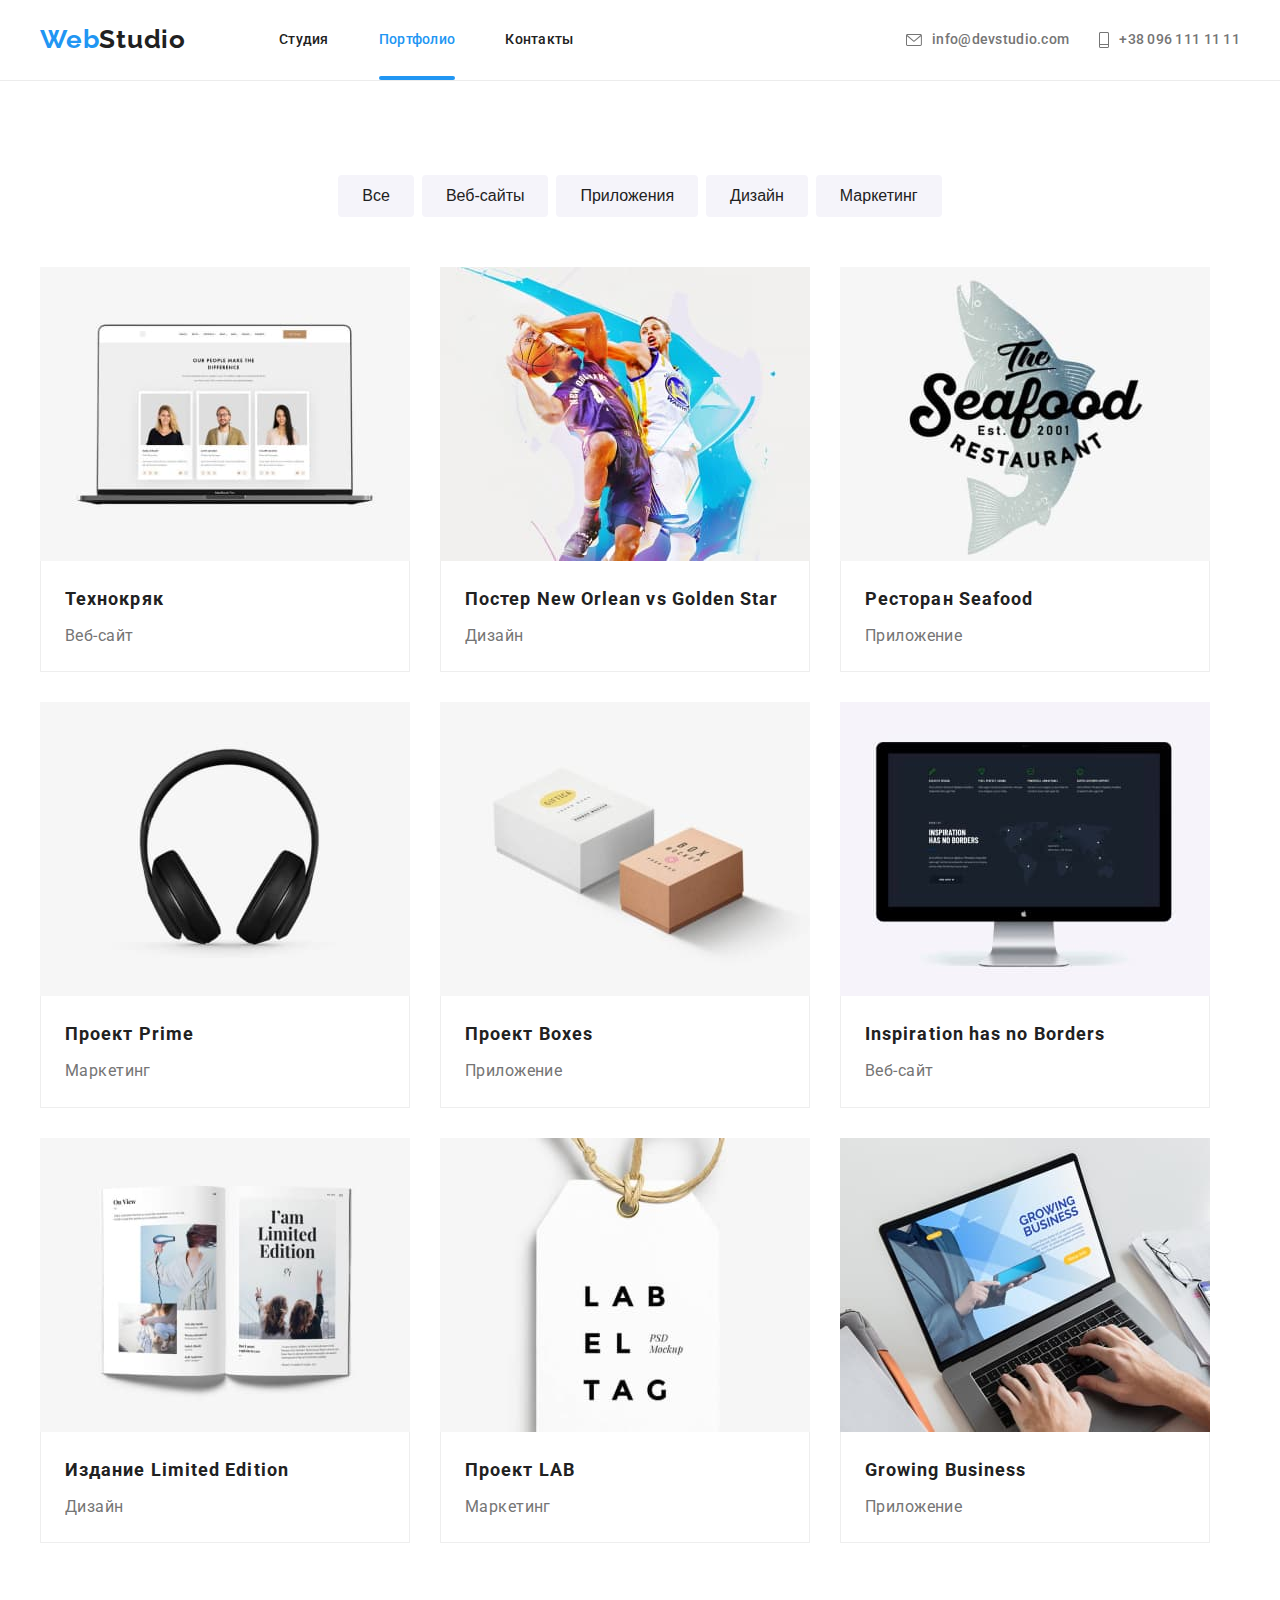
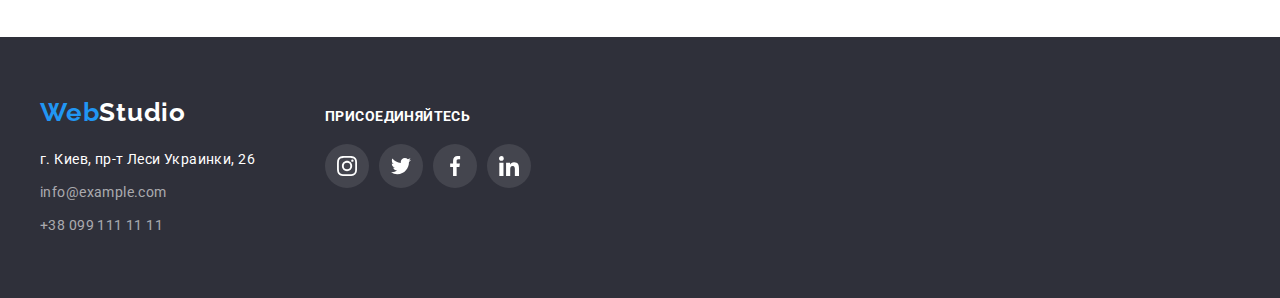
==== portfolio.html @ 36e7f286 "файли з 5-ої ДЗ" ====
<!DOCTYPE html>
<html lang="ru">

<head>
    <meta charset="UTF-8">
    <meta http-equiv="X-UA-Compatible" content="IE=edge">
    <meta name="viewport" content="width=device-width, initial-scale=1.0">
    <title>Webstudio</title>
    <link rel="preconnect" href="https://fonts.googleapis.com">
    <link rel="preconnect" href="https://fonts.gstatic.com" crossorigin>
    <link href="https://fonts.googleapis.com/css2?family=Raleway:wght@700&family=Roboto:wght@400;500;700;900&display=swap"
        rel="stylesheet">
    <link rel="stylesheet" href="https://cdnjs.cloudflare.com/ajax/libs/modern-normalize/1.1.0/modern-normalize.min.css"
        integrity="sha512-wpPYUAdjBVSE4KJnH1VR1HeZfpl1ub8YT/NKx4PuQ5NmX2tKuGu6U/JRp5y+Y8XG2tV+wKQpNHVUX03MfMFn9Q=="
        crossorigin="anonymous" referrerpolicy="no-referrer" />
    <link rel="stylesheet" href="./css/styles.css">
</head>

<body>
    <!--header-->
    <header>
        <div class="container header">
            <nav class="nav">
                <a href="/" class="logo"><span class="web">Web</span>Studio</a>
                <ul class="nav-list">
                    <li class="nav-list-item"><a href="./index.html" class="nav-list-link">Студия</a></li>
                    <li class="nav-list-item"><a href="./portfolio.html" class="nav-list-link current">Портфолио</a></li>
                    <li class="nav-list-item"><a href="" class="nav-list-link">Контакты</a></li>
                </ul>
            </nav>
            <ul class="auth-nav">
             <li class="auth-nav-item"><a href="mailto:info@devstudio.com" class="auth-nav-link mail">
                 <svg class="envelope" width="16px" height="12px" >
                     <use href="./images/icons.svg#icon-envelope"></use>
                 </svg>
                 info@devstudio.com</a>
             </li>
             <li class="auth-nav-item"><a href="tel:+380961111111" class="auth-nav-link">
                 <svg class="tel" width="10px" height="16px">
                     <use href="./images/icons.svg#icon-tel"></use>
                 </svg>
                 +38 096 111 11 11</a>
             </li>
            </ul>
        </div>
    </header>
    <!--main-->
    <main>
      <section class="portfolio section">
          <div class="container">
            <h1 class="portfolio-title visually-hidden">Портфолио</h1>
            <!--Фильтр-->            
                <ul class="filtr">
                    <li class="item"><button type="button" class="filtr-item">Все</button></li>
                    <li class="item"><button type="button" class="filtr-item">Веб-сайты</button></li>
                    <li class="item"><button type="button" class="filtr-item">Приложения</button></li>
                    <li class="item"><button type="button" class="filtr-item">Дизайн</button></li>
                    <li class="item"><button type="button" class="filtr-item">Маркетинг</button></li>
                </ul>
            <!--Портфолио список-->
            <ul class="portfolio-list">
                <li class="portfolio-list-item">
                    <a href="" class="portfolio-list-link">
                        <div class="card-thumb">
                            <img src="./images/1.tehno.jpg" alt="монитор ноутбука" width="370" height="294">
                            <p>Ресурс предлагает комплексные предложения с разным уровнем функционала и сервисов. Все это позволит посетителю получить исчерпывающие сведения о компании или частном лице.</p>
                        </div>
                        <div class="card-text">
                         <h2 class="portfolio-item-title">Технокряк</h2>
                         <p class="portfolio-item-text">Веб-сайт</p>
                        </div>
                    </a>
                </li>
                <li class="portfolio-list-item">
                    <a href="" class="portfolio-list-link">
                        <div class="card-thumb">
                            <img src="./images/2.poster.jpg" alt="два баскетболиста" width="370" height="294">
                            <p>Ресурс предлагает комплексные предложения с разным уровнем функционала и сервисов. Все это позволит посетителю получить исчерпывающие сведения о компании или частном лице.</p>
                        </div>
                        <div class="card-text">
                         <h2 class="portfolio-item-title">Постер New Orlean vs Golden Star</h2>
                         <p class="portfolio-item-text">Дизайн</p>
                        </div>
                    </a>
                </li>
                <li class="portfolio-list-item">
                    <a href="" class="portfolio-list-link">
                        <div class="card-thumb">
                            <img src="./images/3.restoran.jpg" alt="лого ресторана Seafood" width="370" height="294">
                            <p>Ресурс предлагает комплексные предложения с разным уровнем функционала и сервисов. Все это позволит посетителю получить исчерпывающие сведения о компании или частном лице.</p>
                        </div>
                        <div class="card-text">
                         <h2 class="portfolio-item-title">Ресторан Seafood</h2>
                         <p class="portfolio-item-text">Приложение</p>
                        </div>
                    </a>
                </li>
                <li class="portfolio-list-item">
                    <a href="" class="portfolio-list-link">
                        <div class="card-thumb">
                            <img src="./images/4.proect-prime.jpg" alt="наушники" width="370" height="294">
                            <p>Ресурс предлагает комплексные предложения с разным уровнем функционала и сервисов. Все это позволит посетителю получить исчерпывающие сведения о компании или частном лице.</p>
                        </div>
                        <div class="card-text">
                         <h2 class="portfolio-item-title">Проект Prime</h2>
                         <p class="portfolio-item-text">Маркетинг</p>
                        </div>
                    </a>
                </li>
                <li class="portfolio-list-item">
                    <a href="" class="portfolio-list-link">
                        <div class="card-thumb">
                            <img src="./images/5.proect-boxes.jpg" alt="две коробки" width="370" height="294">
                            <p>Ресурс предлагает комплексные предложения с разным уровнем функционала и сервисов. Все это позволит посетителю получить исчерпывающие сведения о компании или частном лице.</p>
                        </div>
                        <div class="card-text">
                         <h2 class="portfolio-item-title">Проект Boxes</h2>
                         <p class="portfolio-item-text">Приложение</p>
                        </div>
                    </a>
                </li>
                <li class="portfolio-list-item">
                    <a href="" class="portfolio-list-link">
                        <div class="card-thumb">
                            <img src="./images/6.inspiration.jpg" alt="монитор" width="370" height="294">
                            <p>Ресурс предлагает комплексные предложения с разным уровнем функционала и сервисов. Все это позволит посетителю получить исчерпывающие сведения о компании или частном лице.</p>
                        </div>
                        <div class="card-text">
                         <h2 class="portfolio-item-title">Inspiration has no Borders</h2>
                         <p class="portfolio-item-text">Веб-сайт</p>
                        </div>
                    </a>
                </li>
                <li class="portfolio-list-item">
                    <a href="" class="portfolio-list-link">
                        <div class="card-thumb">
                            <img src="./images/7.izdanie.jpg" alt="раскрытая книга" width="370" height="294">
                            <p>Ресурс предлагает комплексные предложения с разным уровнем функционала и сервисов. Все это позволит посетителю получить исчерпывающие сведения о компании или частном лице.</p>
                        </div>
                        <div class="card-text">
                         <h2 class="portfolio-item-title">Издание Limited Edition</h2>
                         <p class="portfolio-item-text">Дизайн</p>
                        </div>
                    </a>
                </li>
                <li class="portfolio-list-item">
                    <a href="" class="portfolio-list-link">
                        <div class="card-thumb">
                            <img src="./images/8.proect-lab.jpg" alt="ярлык" width="370" height="294">
                            <p>Ресурс предлагает комплексные предложения с разным уровнем функционала и сервисов. Все это позволит посетителю получить исчерпывающие сведения о компании или частном лице.</p>
                        </div>
                        <div class="card-text">
                         <h2 class="portfolio-item-title">Проект LAB</h2>
                         <p class="portfolio-item-text">Маркетинг</p>
                        </div>
                    </a>
                </li>
                <li class="portfolio-list-item">
                    <a href="" class="portfolio-list-link">
                        <div class="card-thumb">
                            <img src="./images/9.growing-business.jpg" alt="печатают на ноутбуке" width="370" height="294">
                            <p>Ресурс предлагает комплексные предложения с разным уровнем функционала и сервисов. Все это позволит посетителю получить исчерпывающие сведения о компании или частном лице.</p>
                        </div>
                        <div class="card-text">
                         <h2 class="portfolio-item-title">Growing Business</h2>
                         <p class="portfolio-item-text">Приложение</p>
                        </div>
                    </a>
                </li>
            </ul>
          </div>
      </section>
    </main>
    <!--footer-->
<footer class="footer">
    <div class="container">
         <div class="footer-address">
             <a href="/" class="logo-footer"><span class="web">Web</span>Studio</a>
             <address>
                 <ul class="address">
                     <li class="item place">г. Киев, пр-т Леси Украинки, 26</li>
                     <li class="item mail"><a href="mailto:info@example.com" class="auth">info@example.com</a></li>
                     <li class="item phone"><a href="tel:+380991111111" class="auth">+38 099 111 11 11</a></li>
                 </ul>
             </address>
         </div>
         <div class="connection">
             <p class="connect-title">присоединяйтесь</p>
             <ul class="footer-soc-sites">
                    <li class="soc-sites-item">
                        <a href="" class="soc-link">
                         <svg class="instagram" width="20px" height="20px">
                            <use href="./images/icons.svg#icon-instagram"></use>
                         </svg>
                        </a>
                    </li>
                    <li class="soc-sites-item">
                        <a href="" class="soc-link">
                         <svg class="twitter" width="20px" height="16.25px">
                            <use href="./images/icons.svg#icon-twitter"></use>
                         </svg>
                        </a>
                    </li>
                    <li class="soc-sites-item">
                        <a href="" class="soc-link">
                         <svg class="facebook" width="10px" height="20px">
                            <use href="./images/icons.svg#icon-facebook"></use>
                         </svg>
                        </a>
                    </li>
                    <li class="soc-sites-item">
                       <a href="" class="soc-link">
                         <svg class="linkedin" width="20px" height="20px">
                            <use href="./images/icons.svg#icon-linkedin"></use>
                         </svg>
                       </a>
                    </li>
                </ul>
         </div>
     </div>
</footer>
</body>
</html>
</body>

</html>
---- css/styles.css ----
:root {
    --title-text-color: #212121;
    --text-color: #757575;
    --accent-color: #2196F3;
    --background-color: #fff;
    --footer-color: #2F303A;
    --secondary-bgr-color: #F5F4FA;
    --icon-color: #AFB1B8;
}

body {
margin: 0;
font-family: 'Roboto', sans-serif;
color: var(--title-text-color);
font-size: 14px;
letter-spacing: 0.03em;
background-color: var(--background-color);
}

h1, h2, h3, p {
    margin: 0;
}

ul {
    margin: 0;
    padding: 0;
}

li {
list-style-type: none;
}

a {
color: inherit;
text-decoration: none;
}

.visually-hidden {
 position: absolute;   
 width: 1px;
 height: 1px;
 margin: -1px;
 border: 0;
 padding: 0;
 white-space: nowrap;
 clip-path: inset(100%);
 clip: rect(0 0 0 0);
 overflow: hidden;
}

/* Header */
.section {
    padding-top: 94px;
    padding-bottom: 94px;
}

.container {
    width: 1200px;
    padding-right: 15px;
    padding-left: 15px;
    margin-left: auto;
    margin-right: auto;
}

header {
background-color: var(--background-color);
border-bottom: 1px solid #ECECEC;
}

.container.header {
    display: flex;
    align-items: center;
}

.logo,
.logo-footer {
 display: inline-block;


 font-family: 'Raleway', sans-serif;
 font-size: 26px;
 line-height: 1.2;
 font-weight: 700;
 letter-spacing: 0.03em;
 }

.logo {
    margin-right: 93px;
    padding-top: 24px;
    padding-bottom: 25px;
}

.nav {
display: flex;
align-items: center;
color: var(--title-text-color);
}

.nav > a {
    display: inline-block;
}

.list-item,
.auth-nav-link {
    color: var(--title-text-color);
    font-weight: 500;
    line-height: 1,14;
    letter-spacing: 0.02em;
}

.web {
color: var(--accent-color);
}

.nav-list {
    display: flex;
}

.nav-list-item {
    position: relative;
}

.nav-list-item:not(:first-child) {
    margin-left: 50px;
}

.auth-nav-item:not(:first-child) {
    margin-left: 30px;
}

.nav-list-link {
    display: inline-block;
    padding: 32px 0;

    font-weight: 500;
    line-height: 1.14;
    letter-spacing: 0.02em;

    transition: color 250ms cubic-bezier(0.4, 0, 0.2, 1);
}

.nav-list-link:hover,
.nav-list-link:focus {
color: var(--accent-color);
}

.current {
color: var(--accent-color);
}

.current::after {
content: '';
position: absolute;
left: 0;
bottom: 0;

width: 100%;
height: 4px;

background: var(--accent-color);
border-radius: 2px;
}

.auth-nav {
    display: flex;
    margin-left: auto;
}

.auth-nav-link {
display: flex;
align-items: center;

padding: 32px 0;

font-weight: 500;
line-height: 1.14;
letter-spacing: 0.02em;
color: var(--text-color);

transition: color 250ms cubic-bezier(0.4, 0, 0.2, 1);
}

.auth-nav-link:hover,
.auth-nav-link:focus,
.auth:hover,
.auth:focus {
color: var(--accent-color);
}

.envelope,
.tel {
    margin-right: 10px;
    fill: var(--text-color);
}

.auth-nav-link:hover .envelope,
.auth-nav-link:focus .envelope,
.auth-nav-link:hover .tel,
.auth-nav-link:focus .tel {
    fill: var(--accent-color);

    transition: fill 250ms cubic-bezier(0.4, 0, 0.2, 1);
}

/* Студия */

/* Герой */

.hero {
    padding-top: 200px;
    padding-bottom: 200px;
    max-width: 1600px;

    background-color: var(--footer-color);
    background-image: 
    linear-gradient(rgba(47, 48, 58, 0.4), rgba(47, 48, 58, 0.4)), 
    url(../images/bgr-img-hero.jpg);
    
    text-align: center;
   }

.hero-title {
    margin-bottom: 30px;
    font-size: 44px;
    line-height: 1.4;
    font-weight: 900;
    color: var(--background-color);
    text-align: center;
    text-transform: uppercase;
    letter-spacing: 0.06em;
    }

.button {
display: inline-block;
box-shadow: 0px 4px 4px rgba(0, 0, 0, 0.15);
border-radius: 4px;
border: none;
padding: 10px 32px;

background-color: var(--accent-color);
color: var(--background-color);
font-size: 16px;
line-height: 1.9;
font-weight: 700;
letter-spacing: 0.06em;
text-align: center;
cursor: pointer;
}

.container.hero-thumb {
    position: relative;
}

.backdrop {
    position: fixed;
    z-index: 3;
    top: 0;
    left: 0;
    width: 100%;
    height: 100%;
    background-color: rgba(0, 0, 0, 0.2);

    opacity: 1;
    transition: opacity 250ms cubic-bezier(0.4, 0, 0.2, 1);
}

.backdrop.is-hidden {
    opacity: 0;
    pointer-events: none;
    visibility: hidden;
}

.backdrop.is-hidden .modal {
    opacity: 0;
    transform: translate(-50%, -50%) scale(0.7);
    transition: transform 250ms cubic-bezier(0.4, 0, 0.2, 1), 
     scale 250ms cubic-bezier(0.4, 0, 0.2, 1), 
     opacity 250ms cubic-bezier(0.4, 0, 0.2, 1);
}

.modal {
    position: absolute;
    top: 50%;
    left: 50%;
    display: flex;
    z-index: 4;

    width: 528px;
    height: 581px;
    padding: 15px;
    background: var(--background-color);
    box-shadow: 0px 1px 3px rgba(0, 0, 0, 0.12), 0px 1px 1px rgba(0, 0, 0, 0.14), 0px 2px 1px rgba(0, 0, 0, 0.2);
    border-radius: 4px;
    opacity: 1;

    transform: translate(-50%, -50%) scale(1);
    transition: transform 250ms cubic-bezier(0.4, 0, 0.2, 1), 
     scale 250ms cubic-bezier(0.4, 0, 0.2, 1), 
     opacity 250ms cubic-bezier(0.4, 0, 0.2, 1);
}

.btn-close {
    display: flex;
    margin-left: auto;
    align-items: center;
    justify-content: center;
    cursor: pointer;

    background: #FFFFFF;
    border: 1px solid rgba(0, 0, 0, 0.1);
    border-radius: 50%;
    width: 30px;
    height: 30px;
}

.close-icon {
    width: 18px;
    height: 18px;
    fill: rgba(0, 0, 0, 1);
}

/* Наши преимущества */
.advantages {
padding-bottom: 0;
}

.advantages.section .container {
display: flex;
}

.advantages-list {
    display: flex;
}

.icon {
    display: flex;
    align-items: center;
    justify-content: center;

    width: 270px;
    height: 120px;
    margin-bottom: 30px;
    background-color: var(--secondary-bgr-color);
    border-radius: 4px;
}

.icon > svg {
 display: inline-flex;
 width: 70px;
 height: 70px;
 background-position: center;
}

.advantages-item {
    width: 270px;
}

.advantages-item:not(:first-child) {
margin-left: 30px;
}

.advantages-item-title {
margin-bottom: 10px;

font-weight: 700;
font-size: 14px;
line-height: 1.14;
text-transform: uppercase;
text-align: left;
color: var(--title-text-color);
}

.advantages-text {
line-height: 1.7;
text-align: left;
color: var(--text-color);
}

/* Чем мы занимаемся */
img {
    display: block;
    max-width: 100%;
    height: auto;
}

.work-title,
.teem-title {
font-size: 36px;
line-height: 1.17;
text-align: center;
color: var(--title-text-color);
}

.work-title {
    margin-bottom: 50px;
}

.work-list {
    display: flex;
}

.work-list-item:not(:first-child) {
    margin-left: 30px;
}

.work-thumb {
    position: relative;
    display: flex;
    justify-content: center;
    align-items: flex-end;
}

.work-thumb::after {
    position: absolute;
    content: '';
    left: 0;
    bottom: 0;
    z-index: 1;
    width: 100%;
    height: 70px;
    background: rgba(47, 48, 58, 0.8);
}

.work-text {
position: absolute;
display: flex;
z-index: 2;

padding-top: 30px;
padding-bottom: 30px;
font-weight: 700;
font-size: 14px;
line-height: 1.14px;
text-align: center;
letter-spacing: 0.03em;
text-transform: uppercase;
color: var(--background-color)
}

/* Наша команда */

.teem {
background-color: var(--secondary-bgr-color);
}

.teem-title {
    margin-bottom: 50px;
}

.teem-list {
    display: flex;
}

.teem-item {
width: 270px;
background: var(--background-color);
text-align: center;

box-shadow: 0px 1px 3px rgba(0, 0, 0, 0.12), 0px 1px 1px rgba(0, 0, 0, 0.14), 0px 2px 1px rgba(0, 0, 0, 0.2);
border-radius: 0px 0px 4px 4px;
}

.teem-item:not(:first-child) {
    margin-left: 30px;
}

.teem-thumb {
    padding: 30px 32px;
}

.name {
margin-bottom: 10px;

font-size: 16px;
line-height: 1.19;
font-weight: 500;
color: var(--title-text-color);
}

.position {
margin-bottom: 16px;

font-size: 16px;
line-height: 1.19;
font-weight: 400;
color: var(--text-color);
}

.soc-sites {
    display: flex;
    justify-content: center;
}

.soc-link {
    display: flex;
    align-items: center;
    justify-content: center;

    width: 44px;
    height: 44px;
    border-radius: 50%;

    transition: background-color 250ms cubic-bezier(0.4, 0, 0.2, 1);
}

.soc-link > svg {
    width: 20px;
    height: 20px;

    transition: fill 250ms cubic-bezier(0.4, 0, 0.2, 1);
}

.soc-link:hover,
.soc-link:focus {
    background-color: var(--accent-color);
}

.soc-link:hover svg,
.soc-link:focus svg {
    fill: var(--background-color);
}

.soc-link-item:not(:first-child) {
    margin-left: 10px;
}

.teem-item svg {
  fill: var(--icon-color)
}

/* Постоянные клиенты */

.clients-title {
margin-bottom: 50px;

font-weight: 700;
font-size: 36px;
line-height: 42px;
text-align: center;
letter-spacing: 0.03em;
color: var(--title-text-color);
}

.clients-list {
    display: flex;
}

.clients-list-item {
    display: flex;
}

.clients-list-item:not(:first-child) {
margin-left: 30px;
}

.client-link {
    display: flex;
    align-items: center;
    justify-content: center;
    width: 170px;
    height: 92px;
    border: 1px solid var(--icon-color);
    border-radius: 4px;

    transition: border-color 250ms cubic-bezier(0.4, 0, 0.2, 1);
}

.client-link:hover,
.client-link:focus {
    border-color: var(--accent-color);
 }

.client-link:hover .client-icon,
.client-link:focus .client-icon {
    fill: var(--accent-color);
}

.client-icon {
   fill: var(--icon-color);

   transition: fill 250ms cubic-bezier(0.4, 0, 0.2, 1);
}

/* Портфолио */

.portfolio {
  background-color: var(--background-color)
}

.filtr {
    display: flex;
    padding-left: 0;
    margin-bottom: 50px;
    text-align: center;
    justify-content: center;
    }

.filtr .item:not(:first-child) {
    margin-left: 8px;
}

.filtr-item {
display: inline-block;
padding: 6px 22px;
background: var(--secondary-bgr-color);
border-radius: 4px;
border-color: transparent;

font-size: 16px;
line-height: 1.6;
font-weight: 500;
text-align: center;
color: var(--title-text-color);
cursor: pointer;

transition: background-color 250ms cubic-bezier(0.4, 0, 0.2, 1),
color 250ms cubic-bezier(0.4, 0, 0.2, 1), box-shadow 250ms cubic-bezier(0.4, 0, 0.2, 1);
}

.filtr-item:hover,
.filtr-item:focus {
color: var(--background-color);
background-color: var(--accent-color);
box-shadow: 0px 3px 1px rgba(0, 0, 0, 0.1), 0px 1px 2px rgba(0, 0, 0, 0.08), 0px 2px 2px rgba(0, 0, 0, 0.12);
}

.portfolio-list {
    display: flex;
    flex-wrap: wrap;
}

.card-text {
    padding: 20px 24px;
    border-right: 1px solid #EEEEEE;
    border-bottom: 1px solid #EEEEEE;
    border-left: 1px solid #EEEEEE;
}

.portfolio-list-item:not(:nth-child(3n)) {
    margin-right: 30px;
}

.portfolio-list-item:not(:nth-last-child(-n + 3)) {
    margin-bottom: 30px;
}

.portfolio-list-item {
width: 370px;
}

.portfolio-list-link {
    display: block;

    transition: box-shadow 250ms cubic-bezier(0.4, 0, 0.2, 1);
}

.portfolio-list-link:hover,
.portfolio-list-link:focus {
box-shadow: 0px 1px 1px rgba(0, 0, 0, 0.12), 0px 4px 4px rgba(0, 0, 0, 0.06), 1px 4px 6px rgba(0, 0, 0, 0.16);

}

.portfolio-item-title {
margin-bottom: 4px;

font-size: 18px;
line-height: 2;
font-weight: 700;
text-align: left;
letter-spacing: 0.06em;
color: var(--title-text-color);
}

.portfolio-item-text {
font-size: 16px;
line-height: 1.9;
text-align: left;
color: var(--text-color)
}

.card-thumb {
    position: relative;
    display: flex;
    width: 370px;
    height: 294px;
    overflow: hidden;
}

.card-thumb > p {
    position: absolute;
    bottom: 0;
    left: 0;
    display: block;
    padding: 63px 24px;
    z-index: 2;

 font-weight: 400;
 font-size: 18px;
 line-height: 1.6;
 letter-spacing: 0.03em;
 color: var(--background-color);
 
 transform: translateY(100%);
 transition: transform 250ms cubic-bezier(0.4, 0, 0.2, 1);
}

.card-thumb::after {
    position: absolute;
    bottom: 0;
    left: 0;
    content: '';
    z-index: 1;
    display: block;
    width: 100%;
    height: 100%;
    background-color: rgba(33, 150, 243, 0.9);
 
    transform: translateY(100%);
    transition: transform 250ms cubic-bezier(0.4, 0, 0.2, 1);
}

.portfolio-list-link:hover .card-thumb > p,
.portfolio-list-link:focus .card-thumb > p {
    transform: translateY(0);   
}

.portfolio-list-link:hover .card-thumb::after,
.portfolio-list-link:focus .card-thumb::after {
    transform: translateY(0);
}

/* Footer */
footer {
background-color: var(--footer-color);
}

.footer {
    padding-top: 60px;
    padding-bottom: 60px;
}

.footer > .container {
    display: flex;

    align-items: baseline;
}

.logo-footer {
margin-bottom: 20px;

color: var(--background-color);
}

.place,
.auth {
font-family: Roboto;
font-style: normal;
font-size: 14px;
line-height: 1.7;
color: var(--background-color);
}

.auth {
color: rgba(255, 255, 255, 0.6);

transition: color 250ms cubic-bezier(0.4, 0, 0.2, 1);
}

.address a {
    display: inline-block;
}

.item.place {
    margin-bottom: 9px;
}

.item.mail {
    margin-bottom: 9px;
}

.connect-title {
margin-bottom: 20px;

font-weight: 700;
font-size: 14px;
line-height: 16px;
letter-spacing: 0.03em;
text-transform: uppercase;

color: var(--background-color);
}

.footer-address {
    margin-right: 70px;
}

.footer-soc-sites {
    display: flex;
}

.footer-soc-sites svg {
    fill: var(--background-color);
}

.soc-sites-item {
    margin-right: 10px;
}

.soc-link {
    background: rgba(255, 255, 255, 0.1);
}
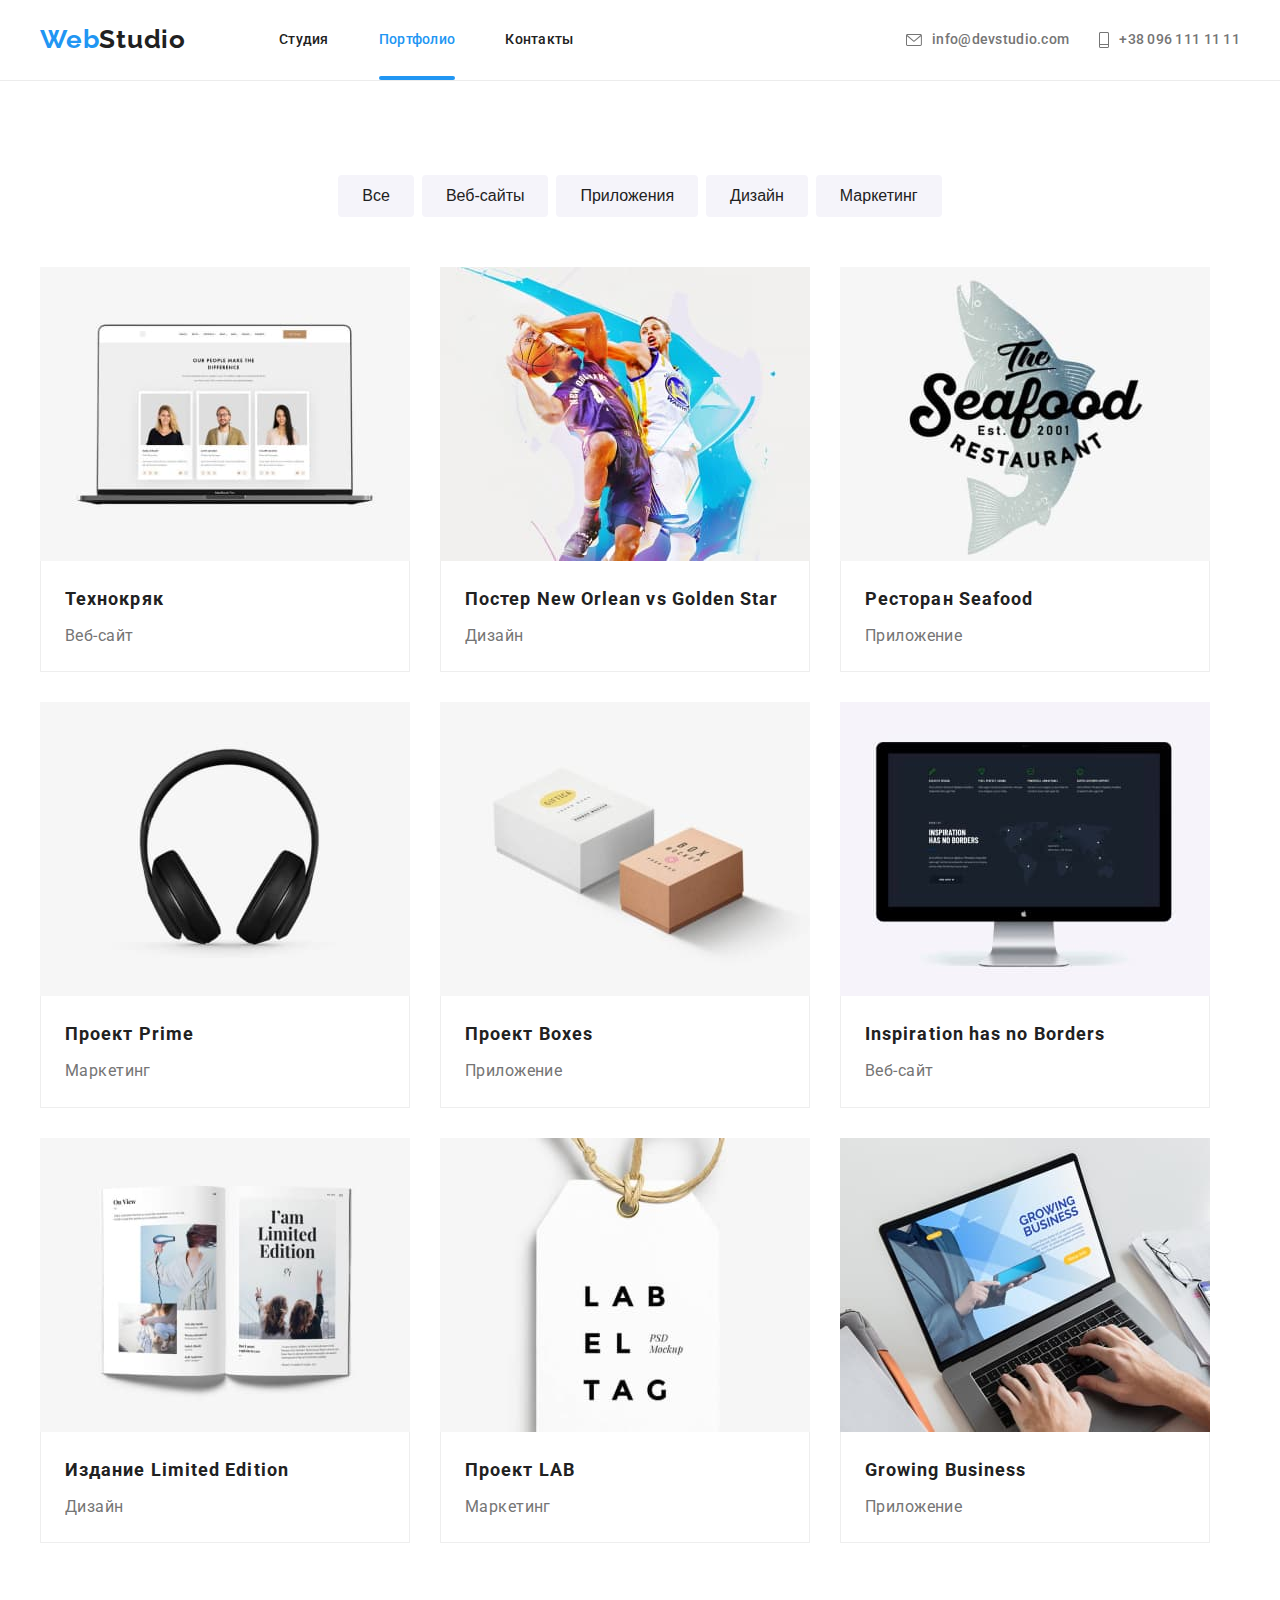
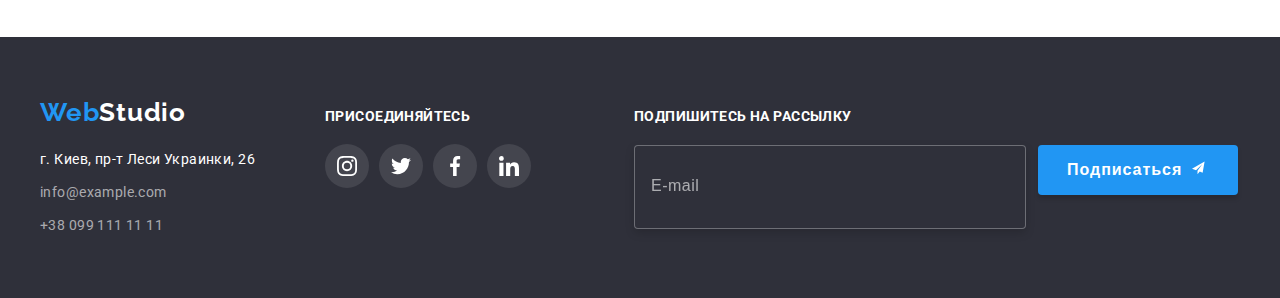
==== commit 3ea7cc81: "частково оформляє форму" ====
--- a/portfolio.html
+++ b/portfolio.html
@@ -217,6 +217,20 @@
                     </li>
                 </ul>
          </div>
+         <div class="subscribe">
+              <form class="form-footer">
+                  <p class="form-text">Подпишитесь на рассылку</p>
+                  <div class="subscribe-thumb">
+                      <input type="email" class="input-footer" name="email" placeholder="E-mail" autocomplete="on">
+                      <button type="submit" class="btn-footer">
+                          <p>Подписаться</p>
+                          <svg>
+                              <use href="./images/icons.svg#send"></use>
+                            </svg>
+                     </button>
+                  </div>
+              </form>
+         </div>
      </div>
 </footer>
 </body>
--- a/css/styles.css
+++ b/css/styles.css
@@ -283,11 +283,12 @@
     top: 50%;
     left: 50%;
     display: flex;
+    justify-content: center;
     z-index: 4;
+    padding: 40px;
 
     width: 528px;
     height: 581px;
-    padding: 15px;
     background: var(--background-color);
     box-shadow: 0px 1px 3px rgba(0, 0, 0, 0.12), 0px 1px 1px rgba(0, 0, 0, 0.14), 0px 2px 1px rgba(0, 0, 0, 0.2);
     border-radius: 4px;
@@ -300,23 +301,131 @@
 }
 
 .btn-close {
+    position: absolute;
+    top: 8px;
+    right: 8px;
     display: flex;
     margin-left: auto;
     align-items: center;
     justify-content: center;
     cursor: pointer;
 
-    background: #FFFFFF;
+    background-color: var(--background-color);
     border: 1px solid rgba(0, 0, 0, 0.1);
     border-radius: 50%;
     width: 30px;
     height: 30px;
 }
 
+.btn-close:hover .close-icon {
+    fill: var(--accent-color);
+}
+
 .close-icon {
     width: 18px;
     height: 18px;
     fill: rgba(0, 0, 0, 1);
+
+    transition: fill 250ms cubic-bezier(0.4, 0, 0.2, 1)
+}
+
+.modal-form {
+   outline: 1px solid tomato;
+}
+
+.form-field.checkbox > a {
+    text-decoration: underline;
+    color: var(--accent-color);
+}
+
+.modal-form > p {
+display: inline-block;
+margin-bottom: 12px;
+font-weight: 700;
+font-size: 20px;
+line-height: 1.15;
+text-align: center;
+letter-spacing: 0.03em;
+
+color: var(--title-text-color)
+}
+
+.form-field {
+ display: flex;
+ flex-direction: column;  
+ margin-bottom: 10px; 
+}
+
+.form-field > label {
+display: inline-block;
+margin-bottom: 4px;
+text-align: left;
+font-weight: 400;
+font-size: 12px;
+line-height: 1.17px;
+letter-spacing: 0.01em;
+color: var(--text-color)
+}
+
+.form-field > input {
+display: flex;
+width: 448px;
+height: 40px;
+border: 1px solid rgba(33, 33, 33, 0.2);
+border-radius: 4px;
+}
+
+.textarea {
+margin-bottom: 20px;
+}
+
+.comment {
+display: block;
+padding: 12px 16px;
+width: 448px;
+height: 120px;
+}
+
+.comment::placeholder {
+font-weight: 400;
+font-size: 12px;
+line-height: 1.17;
+letter-spacing: 0.01em;
+color: rgba(117, 117, 117, 0.5);
+}
+
+.checkbox {
+margin-bottom: 30px;
+}
+
+.form-field.checkbox {
+    display: flex;
+}
+
+.form-field.checkbox > input {
+    display: inline-block;
+    margin-right: 8px;
+    width: 16px;
+    height: 15px;
+    color: var(--title-text-color);
+}
+
+.btn-modal {
+cursor: pointer;
+width: 200px;
+height: 50px;
+
+font-weight: 700;
+font-size: 16px;
+line-height: 1.9;
+text-align: center;
+letter-spacing: 0.06em;
+color: var(--background-color);
+
+background-color: var(--accent-color);
+box-shadow: 0px 4px 4px rgba(0, 0, 0, 0.15);
+border-radius: 4px;
+border: none;
 }
 
 /* Наши преимущества */
@@ -790,6 +899,10 @@
 color: var(--background-color);
 }
 
+.connection {
+    margin-right: 93px;
+}
+
 .footer-address {
     margin-right: 70px;
 }
@@ -809,3 +922,70 @@
 .soc-link {
     background: rgba(255, 255, 255, 0.1);
 }
+
+.form-text {
+margin-bottom: 20px;
+
+font-weight: 700;
+font-size: 14px;
+line-height: 1.14;
+letter-spacing: 0.03em;
+text-transform: uppercase;
+color: var(--background-color);
+}
+
+.subscribe-thumb {
+    display: flex;
+}
+
+.btn-footer {
+display: flex;
+padding: 10px 29px;
+align-items: center;
+justify-content: center;
+cursor: pointer;
+width: 200px;
+height: 50px;
+
+background-color: var(--accent-color);
+box-shadow: 0px 4px 4px rgba(0, 0, 0, 0.15);
+border-radius: 4px;
+border: none;
+}
+
+.btn-footer > p {
+margin-right: 10px;
+
+font-weight: 700;
+font-size: 16px;
+line-height: 1,9;
+letter-spacing: 0.06em;
+color: var(--background-color);
+}
+
+.btn-footer > svg {
+width: 24px;
+height: 24px;
+fill: var(--background-color);
+}
+
+.input-footer {
+display: inline-block;
+margin-right: 12px;
+padding: 16px;
+width: 358px;
+height: 50px;
+
+background-color: var(--footer-color);
+border: 1px solid rgba(255, 255, 255, 0.3);
+filter: drop-shadow(0px 4px 4px rgba(0, 0, 0, 0.15));
+border-radius: 4px;
+}
+
+.input-footer::placeholder {
+font-weight: 400;
+font-size: 16px;
+line-height: 1.25;
+letter-spacing: 0.03em;
+color: rgba(255, 255, 255, 0.6);
+}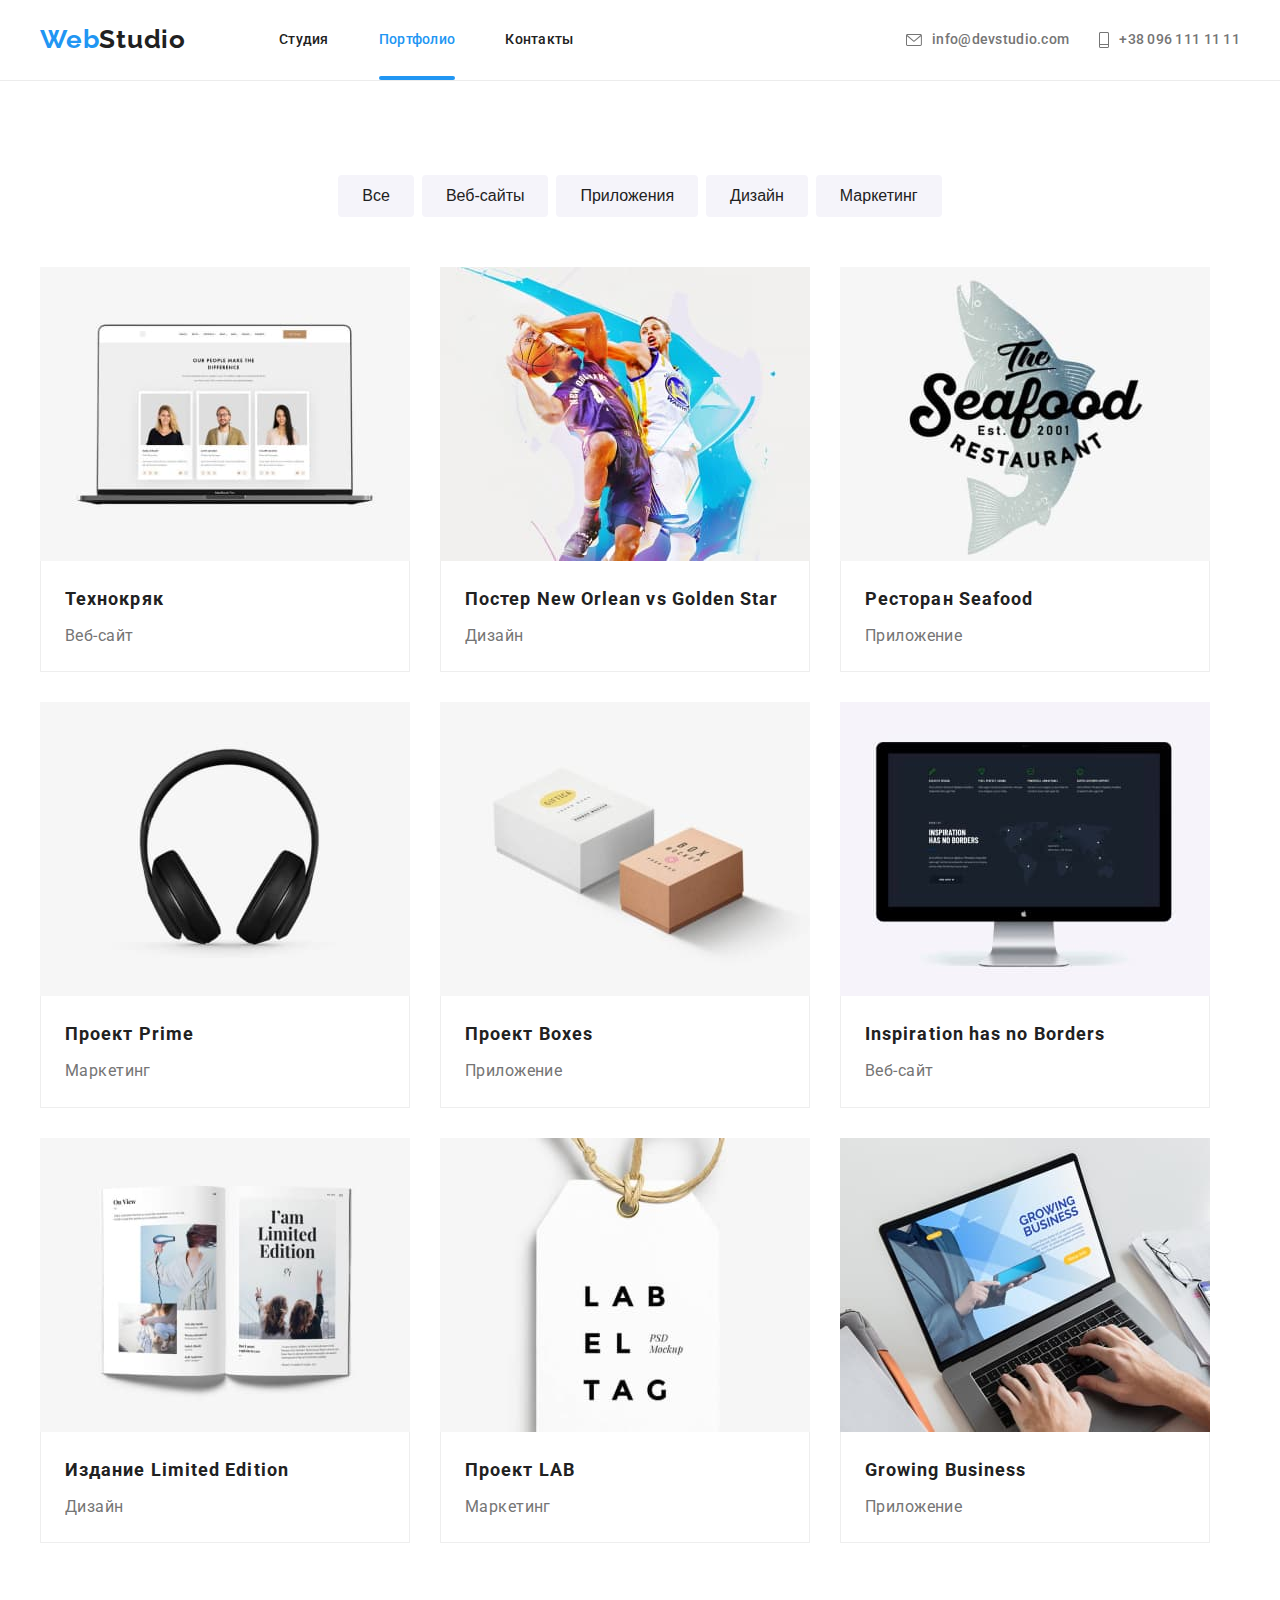
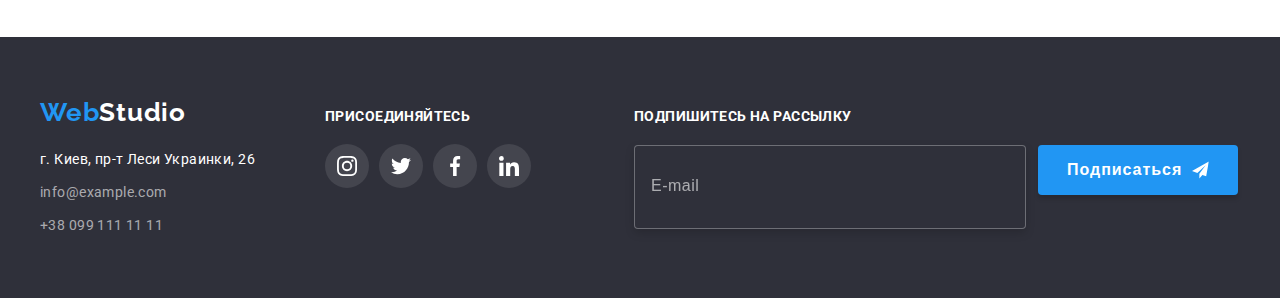
==== commit 9d5af9c2: "ставить кастомний чек" ====
--- a/portfolio.html
+++ b/portfolio.html
@@ -225,7 +225,7 @@
                       <button type="submit" class="btn-footer">
                           <p>Подписаться</p>
                           <svg>
-                              <use href="./images/icons.svg#send"></use>
+                              <use href="./images/icons.svg#icon-send"></use>
                             </svg>
                      </button>
                   </div>
--- a/css/styles.css
+++ b/css/styles.css
@@ -329,37 +329,29 @@
     transition: fill 250ms cubic-bezier(0.4, 0, 0.2, 1)
 }
 
-.modal-form {
-   outline: 1px solid tomato;
-}
-
-.form-field.checkbox > a {
-    text-decoration: underline;
-    color: var(--accent-color);
-}
-
-.modal-form > p {
+.heading {
 display: inline-block;
 margin-bottom: 12px;
+
 font-weight: 700;
 font-size: 20px;
 line-height: 1.15;
 text-align: center;
 letter-spacing: 0.03em;
-
 color: var(--title-text-color)
 }
 
 .form-field {
- display: flex;
+ position: relative;
+ display: block;
  flex-direction: column;  
+ text-align: left;
  margin-bottom: 10px; 
 }
 
-.form-field > label {
+.form-field > .label {
 display: inline-block;
 margin-bottom: 4px;
-text-align: left;
 font-weight: 400;
 font-size: 12px;
 line-height: 1.17px;
@@ -367,26 +359,46 @@
 color: var(--text-color)
 }
 
-.form-field > input {
-display: flex;
+.form-input {
+display: block;
+padding-left: 40px;
 width: 448px;
 height: 40px;
 border: 1px solid rgba(33, 33, 33, 0.2);
 border-radius: 4px;
 }
 
-.textarea {
-margin-bottom: 20px;
-}
-
-.comment {
-display: block;
-padding: 12px 16px;
-width: 448px;
-height: 120px;
+.form-icon {
+position: absolute;
+top: 50%;
+left: 14px;
+width: 18px;
+height: 18px;
+}
+
+.form-field:focus-within .form-icon {
+    fill: var(--accent-color);
+}
+
+.form-field:focus-within .form-input {
+    border-color: var(--accent-color);
+}
+
+.form-field.textarea {
+    margin-bottom: 20px;
+}
+
+.form-input.comment {
+    display: flex;
+    flex-wrap: wrap;
+    align-items: start;
+    padding: 12px 16px;
+    width: 448px;
+    height: 120px;
 }
 
 .comment::placeholder {
+text-align: left;
 font-weight: 400;
 font-size: 12px;
 line-height: 1.17;
@@ -394,12 +406,12 @@
 color: rgba(117, 117, 117, 0.5);
 }
 
-.checkbox {
-margin-bottom: 30px;
-}
-
 .form-field.checkbox {
-    display: flex;
+    position: relative;
+    display: flex;
+    flex-direction: row;
+    align-items: center;
+    margin-bottom: 30px;
 }
 
 .form-field.checkbox > input {
@@ -410,22 +422,58 @@
     color: var(--title-text-color);
 }
 
+.icon-checked {
+    position: absolute;
+    display: inline-block;
+    width: 16px;
+    height: 15px;
+    left: 10px;
+    top: 4px;
+    border: 2px solid var(--title-text-color);
+    border-radius: 2px;
+}
+
+.label.agree {
+    margin-bottom: 0;
+    padding-left: 35px;
+    font-weight: 400;
+    font-size: 14px;
+    line-height: 1.7;
+    letter-spacing: 0.03em;
+}
+
+.form-input.visually-hidden:checked + .icon-checked {
+    background-image: url(../images/checked.svg);
+    background-size: contain;
+    background-origin: border-box;
+    border-color: var(--accent-color);
+}
+
+.form-field.checkbox a {
+    text-decoration: underline;
+    font-weight: 400;
+    font-size: 14px;
+    line-height: 1.7;
+    letter-spacing: 0.03em;
+    color: var(--accent-color);
+}
+
 .btn-modal {
-cursor: pointer;
-width: 200px;
-height: 50px;
-
-font-weight: 700;
-font-size: 16px;
-line-height: 1.9;
-text-align: center;
-letter-spacing: 0.06em;
-color: var(--background-color);
-
-background-color: var(--accent-color);
-box-shadow: 0px 4px 4px rgba(0, 0, 0, 0.15);
-border-radius: 4px;
-border: none;
+  cursor: pointer;
+  width: 200px;
+  height: 50px;
+
+  font-weight: 700;
+  font-size: 16px;
+  line-height: 1.9;
+  text-align: center;
+  letter-spacing: 0.06em;
+  color: var(--background-color);
+
+  background-color: var(--accent-color);
+  box-shadow: 0px 4px 4px rgba(0, 0, 0, 0.15);
+  border-radius: 4px;
+  border: none;
 }
 
 /* Наши преимущества */
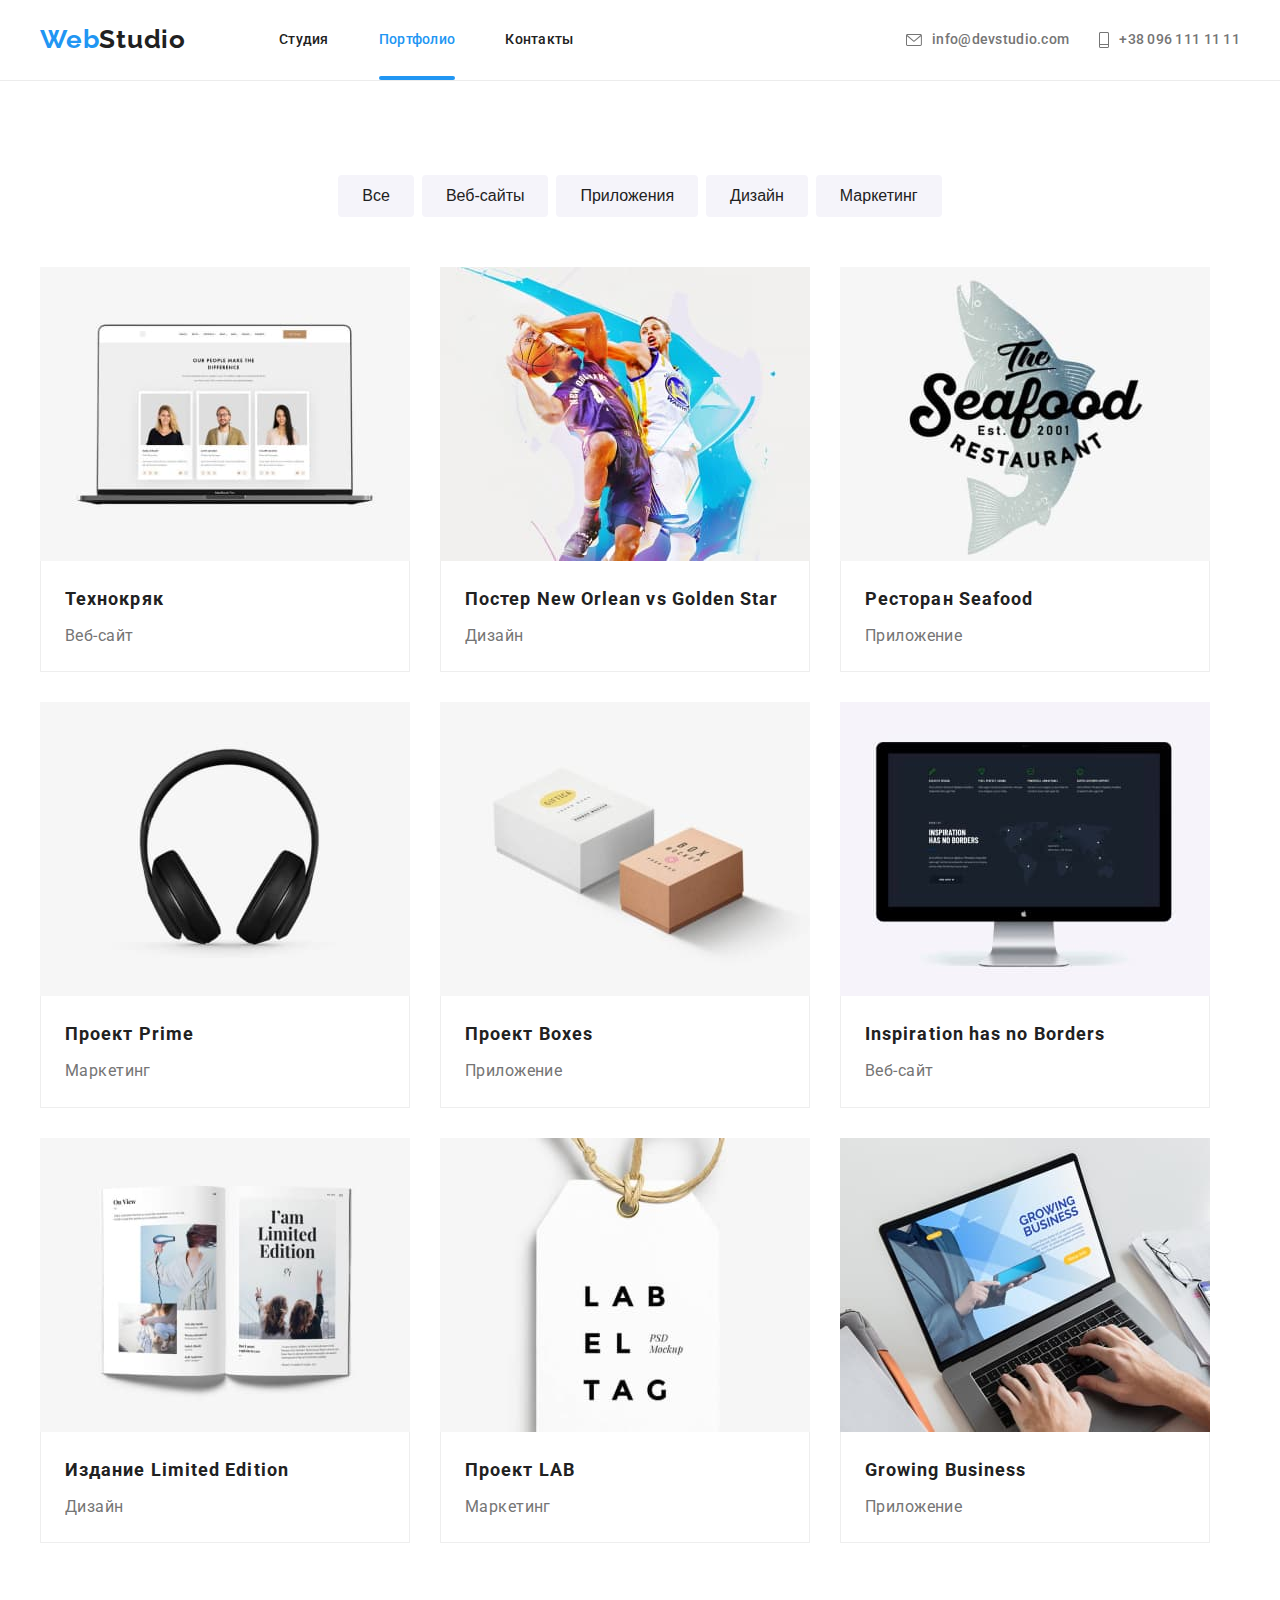
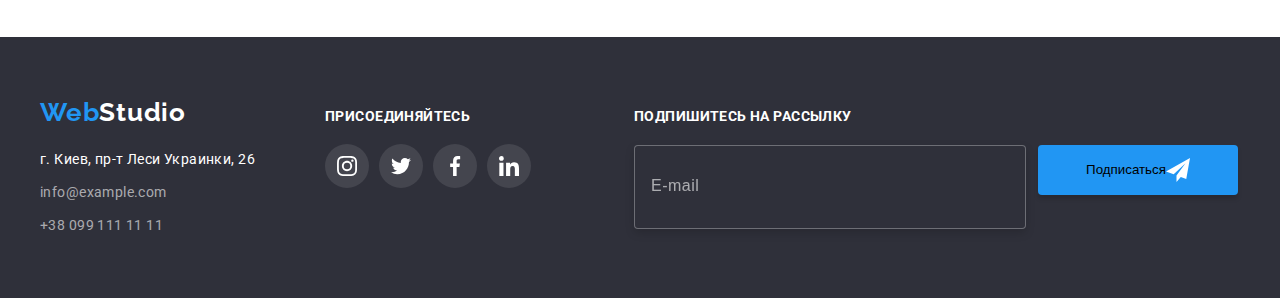
==== commit cfdaa5be: "корекція текст ареа" ====
--- a/portfolio.html
+++ b/portfolio.html
@@ -223,7 +223,7 @@
                   <div class="subscribe-thumb">
                       <input type="email" class="input-footer" name="email" placeholder="E-mail" autocomplete="on">
                       <button type="submit" class="btn-footer">
-                          <p>Подписаться</p>
+                          <span>Подписаться</span>
                           <svg>
                               <use href="./images/icons.svg#icon-send"></use>
                             </svg>
--- a/css/styles.css
+++ b/css/styles.css
@@ -326,10 +326,10 @@
     height: 18px;
     fill: rgba(0, 0, 0, 1);
 
-    transition: fill 250ms cubic-bezier(0.4, 0, 0.2, 1)
-}
-
-.heading {
+    transition: fill 250ms cubic-bezier(0.4, 0, 0.2, 1);
+}
+
+.form-title {
 display: inline-block;
 margin-bottom: 12px;
 
@@ -338,7 +338,7 @@
 line-height: 1.15;
 text-align: center;
 letter-spacing: 0.03em;
-color: var(--title-text-color)
+color: var(--title-text-color);
 }
 
 .form-field {
@@ -356,7 +356,7 @@
 font-size: 12px;
 line-height: 1.17px;
 letter-spacing: 0.01em;
-color: var(--text-color)
+color: var(--text-color);
 }
 
 .form-input {
@@ -374,6 +374,8 @@
 left: 14px;
 width: 18px;
 height: 18px;
+
+transition: fill 250ms cubic-bezier(0.4, 0, 0.2, 1);
 }
 
 .form-field:focus-within .form-icon {
@@ -382,6 +384,7 @@
 
 .form-field:focus-within .form-input {
     border-color: var(--accent-color);
+    outline: none;
 }
 
 .form-field.textarea {
@@ -392,13 +395,13 @@
     display: flex;
     flex-wrap: wrap;
     align-items: start;
+    resize: none;
     padding: 12px 16px;
     width: 448px;
     height: 120px;
 }
 
-.comment::placeholder {
-text-align: left;
+.form-input.comment::placeholder {
 font-weight: 400;
 font-size: 12px;
 line-height: 1.17;
